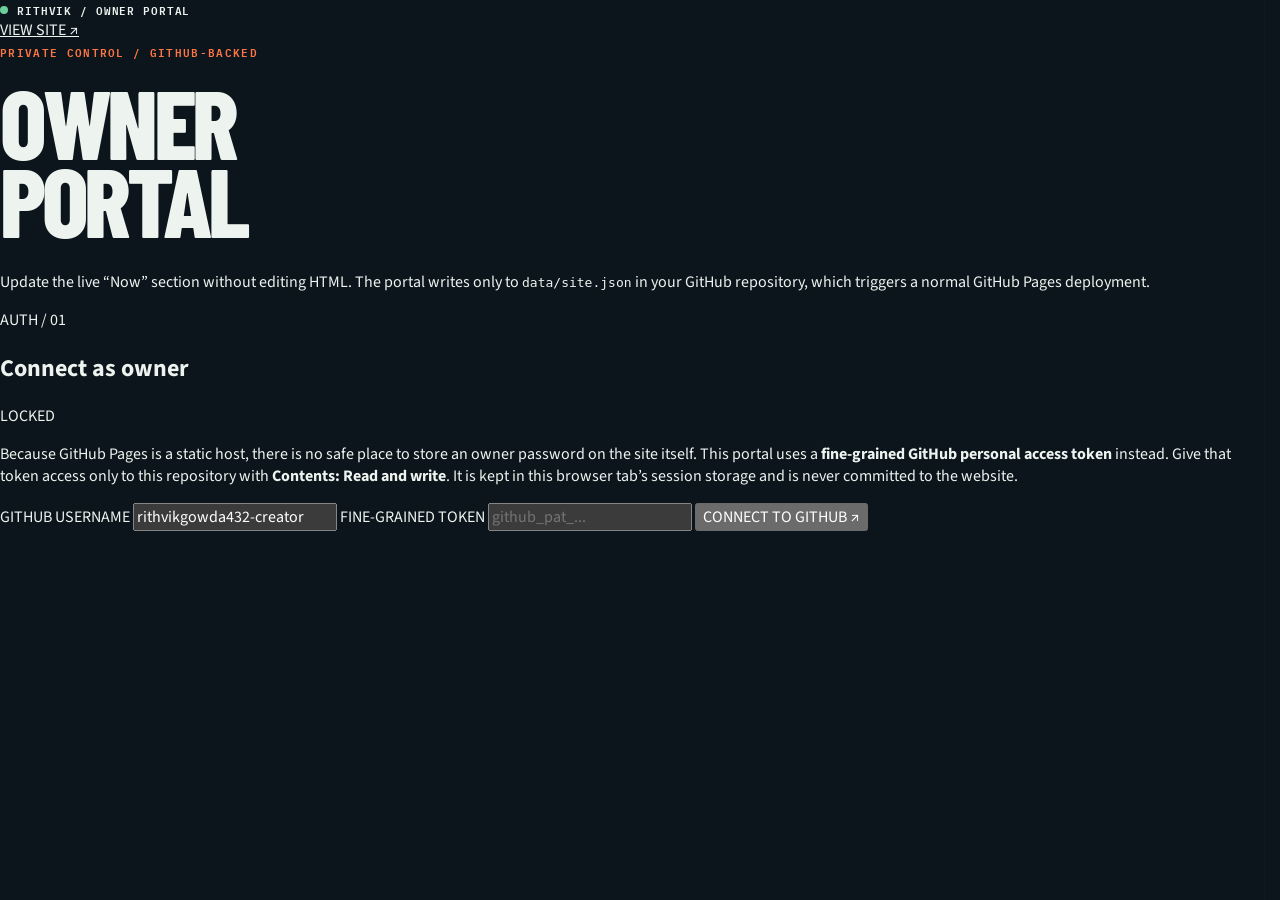
==== admin.html @ b187c0f5 "Add secure GitHub-backed owner portal shell" ====
<!doctype html>
<html lang="en" data-theme="night" data-font="signal">
<head>
  <meta charset="UTF-8">
  <meta name="viewport" content="width=device-width, initial-scale=1, viewport-fit=cover">
  <meta name="robots" content="noindex,nofollow">

  <title>Owner Portal — Rithvik Central</title>

  <link rel="preconnect" href="https://fonts.googleapis.com">
  <link rel="preconnect" href="https://fonts.gstatic.com" crossorigin>

  <link
    href="https://fonts.googleapis.com/css2?family=Barlow+Condensed:wght@500;600;700;800&family=IBM+Plex+Mono:wght@400;500;600&family=Source+Sans+3:wght@400;500;600;700&display=block"
    rel="stylesheet"
  >

  <link rel="stylesheet" href="css/style.css">
  <link rel="stylesheet" href="css/admin.css">
</head>

<body class="admin-page">
  <header class="admin-topbar">
    <a href="index.html" class="mark">
      <span class="pulse" aria-hidden="true"></span>
      RITHVIK / OWNER PORTAL
    </a>

    <a href="index.html" class="admin-toplink">
      VIEW SITE ↗
    </a>
  </header>

  <main class="admin-shell">
    <section class="admin-intro">
      <span class="label">Private control / GitHub-backed</span>

      <h1>Owner<br>portal</h1>

      <p>
        Update the live “Now” section without editing HTML. The portal writes
        only to <code>data/site.json</code> in your GitHub repository, which
        triggers a normal GitHub Pages deployment.
      </p>
    </section>

    <section class="admin-panel" id="login-panel">
      <div class="admin-panel-head">
        <div>
          <span class="admin-index">AUTH / 01</span>
          <h2>Connect as owner</h2>
        </div>

        <span class="admin-status" id="login-status">LOCKED</span>
      </div>

      <p class="admin-note">
        Because GitHub Pages is a static host, there is no safe place to store
        an owner password on the site itself. This portal uses a
        <strong>fine-grained GitHub personal access token</strong> instead.
        Give that token access only to this repository with
        <strong>Contents: Read and write</strong>. It is kept in this browser
        tab’s session storage and is never committed to the website.
      </p>

      <form class="admin-form" id="login-form">
        <label>
          <span>GITHUB USERNAME</span>
          <input
            id="admin-username"
            value="rithvikgowda432-creator"
            autocomplete="username"
            required
          >
        </label>

        <label>
          <span>FINE-GRAINED TOKEN</span>
          <input
            id="admin-token"
            type="password"
            autocomplete="current-password"
            placeholder="github_pat_..."
            required
          >
        </label>

        <button type="submit" class="admin-primary">
          CONNECT TO GITHUB
          <span>↗</span>
        </button>
      </form>
    </section>

    <section class="admin-panel" id="editor-panel" hidden>
      <div class="admin-panel-head">
        <div>
          <span class="admin-index">CONTENT / 02</span>
          <h2>Now section</h2>
        </div>

        <span class="admin-status admin-status-live" id="editor-status">
          CONNECTED
        </span>
      </div>

      <form class="admin-form admin-editor" id="content-form">
        <div class="admin-grid-two">
          <label>
            <span>UPDATED DATE</span>
            <input
              id="field-updated"
              type="date"
            >
          </label>

          <label>
            <span>WORKING TITLE</span>
            <input
              id="field-working-title"
              placeholder="Current build queue"
            >
          </label>
        </div>

        <label>
          <span>WORKING ON · ONE ITEM PER LINE</span>
          <textarea
            id="field-working"
            rows="7"
            placeholder="Project one&#10;Project two&#10;Project three"
          ></textarea>
        </label>

        <div class="admin-divider"></div>

        <label>
          <span>CURRENTLY LISTENING TO</span>
          <input
            id="field-listening"
            placeholder="Artist, playlist, genre, or current rotation"
          >
        </label>

        <label>
          <span>LISTENING DETAIL</span>
          <input
            id="field-listening-detail"
            placeholder="Optional detail"
          >
        </label>

        <label>
          <span>SPOTIFY PROFILE URL</span>
          <input
            id="field-spotify"
            type="url"
            placeholder="https://open.spotify.com/user/..."
          >
        </label>

        <div class="admin-divider"></div>

        <div class="admin-grid-two">
          <label>
            <span>CURRENTLY READING</span>
            <input
              id="field-reading"
              placeholder="Book, article, or topic"
            >
          </label>

          <label>
            <span>READING DETAIL</span>
            <input
              id="field-reading-detail"
              placeholder="Author or note"
            >
          </label>

          <label>
            <span>CURRENTLY WATCHING</span>
            <input
              id="field-watching"
              placeholder="Show, movie, game, or channel"
            >
          </label>

          <label>
            <span>WATCHING DETAIL</span>
            <input
              id="field-watching-detail"
              placeholder="Optional note"
            >
          </label>
        </div>

        <div class="admin-divider"></div>

        <label>
          <span>INSTAGRAM URL</span>
          <input
            id="field-instagram"
            type="url"
            placeholder="https://instagram.com/..."
          >
        </label>

        <div class="admin-actions">
          <button type="submit" class="admin-primary" id="save-button">
            SAVE + PUBLISH
            <span>↗</span>
          </button>

          <button type="button" class="admin-secondary" id="reload-button">
            RELOAD DATA
          </button>

          <button type="button" class="admin-secondary" id="logout-button">
            LOG OUT
          </button>
        </div>
      </form>

      <div class="admin-message" id="admin-message" aria-live="polite"></div>
    </section>
  </main>

  <script src="js/admin.js"></script>
</body>
</html>
---- css/style.css ----
:root {
  color-scheme: light dark;

  --paper: #f4efdf;
  --paper-2: #e9e0ca;
  --ink: #0d1b24;
  --muted: #50606a;
  --line: #b9ad91;

  --orange: #e55d21;
  --orange-2: #ffb36a;

  --green: #0b7652;
  --green-2: #9bd2a8;

  --sky: #aac9d2;
  --panel: #fbf7eb;

  --shadow: 0 16px 40px rgba(13, 27, 36, 0.12);
  --nav: #f4efdf;

  --page-pad: clamp(22px, 6vw, 90px);
}

@media (prefers-color-scheme: dark) {
  :root {
    --paper: #111c22;
    --paper-2: #19272d;
    --ink: #f4eedc;
    --muted: #aeb9b8;
    --line: #405158;

    --orange: #ff7842;
    --orange-2: #a94a27;

    --green: #55bf8a;
    --green-2: #1e5e48;

    --sky: #263f49;
    --panel: #17252b;

    --shadow: 0 18px 48px rgba(0, 0, 0, 0.28);
    --nav: #111c22;
  }
}


/* ==================================================
   BASE
================================================== */

* {
  box-sizing: border-box;
}

html {
  scroll-behavior: auto;
  scroll-padding-top: 0;
  scrollbar-gutter: stable;
  overscroll-behavior-y: none;
}

body {
  margin: 0;
  overflow-x: hidden;

  background:
    linear-gradient(
      90deg,
      transparent 0,
      transparent calc(100% - 1px),
      color-mix(in srgb, var(--line) 18%, transparent) 100%
    ),
    var(--paper);

  color: var(--ink);

  font-family:
    "Source Sans 3",
    Arial,
    sans-serif;

  -webkit-font-smoothing: antialiased;
  -moz-osx-font-smoothing: grayscale;
  font-synthesis: none;
}

a {
  color: inherit;
}

button,
input {
  font: inherit;
}

img,
video,
iframe,
canvas {
  max-width: 100%;
}

::selection {
  background: var(--orange);
  color: #fff;
}


/* ==================================================
   NAV
================================================== */

.nav {
  position: relative;
  z-index: 20;

  min-height: 58px;

  display: grid;
  grid-template-columns: 1fr auto 1fr;
  align-items: center;

  gap: 24px;

  padding: 10px var(--page-pad);

  background: var(--nav);

  border-bottom: 1px solid var(--line);
}

.mark {
  width: fit-content;

  display: flex;
  align-items: center;
  gap: 9px;

  text-decoration: none;

  font-family: "IBM Plex Mono", monospace;
  font-size: 11px;
  font-weight: 600;
  letter-spacing: 0.08em;
}

.pulse {
  width: 8px;
  height: 8px;

  flex: 0 0 auto;

  border-radius: 50%;

  background: var(--green);

  box-shadow:
    0 0 0 0
    color-mix(in srgb, var(--green) 35%, transparent);

  animation: none;
}

.navlinks {
  display: flex;
  align-items: center;
  justify-content: center;

  gap: 24px;
}

.navlinks a {
  text-decoration: none;

  font-family: "IBM Plex Mono", monospace;
  font-size: 10px;
  letter-spacing: 0.03em;

  color: var(--muted);

  transition: color 0.16s ease;
}

.navlinks a:hover {
  color: var(--orange);
}

.nav-meta {
  justify-self: end;

  display: flex;
  align-items: center;
  gap: 14px;

  font-family: "IBM Plex Mono", monospace;
  font-size: 9px;

  color: var(--muted);
}

.nav-meta strong {
  color: var(--green);
  font-weight: 600;
  font-variant-numeric: tabular-nums;
}

.wx-temp,
.wx-grid strong,
.instrument-number,
.weather-table strong {
  font-variant-numeric: tabular-nums;
}


/* ==================================================
   HERO
================================================== */

.hero {
  min-height: calc(100vh - 58px);

  display: grid;
  grid-template-columns:
    minmax(0, 1.05fr)
    minmax(390px, 0.95fr);

  border-bottom: 1px solid var(--line);
}

.hero-copy {
  min-width: 0;

  padding:
    clamp(54px, 8vw, 110px)
    var(--page-pad);

  display: flex;
  flex-direction: column;
  justify-content: center;

  border-right: 1px solid var(--line);
}

.eyebrow,
.label {
  font:
    600 11px/1.4
    "IBM Plex Mono",
    monospace;

  letter-spacing: 0.12em;

  text-transform: uppercase;

  color: var(--orange);
}

h1 {
  max-width: 100%;

  margin: 20px 0 32px;

  font-family:
    "Barlow Condensed",
    sans-serif;

  font-size:
    clamp(70px, 7.6vw, 118px);

  font-weight: 800;

  line-height: 0.8;

  letter-spacing: -0.045em;

  text-transform: uppercase;
}

.outline {
  color: transparent;

  -webkit-text-stroke:
    1.5px
    var(--ink);
}

.intro {
  max-width: 680px;

  margin: 0;

  font-size:
    clamp(17px, 1.7vw, 22px);

  line-height: 1.45;

  color: var(--muted);
}

.intro strong {
  color: var(--ink);
}

.hero-meta {
  margin-top: 42px;
  padding-top: 19px;

  display: flex;
  flex-wrap: wrap;

  gap: 15px 28px;

  border-top: 1px solid var(--line);

  font-family: "IBM Plex Mono", monospace;
  font-size: 11px;
}

.hero-meta span {
  display: flex;
  gap: 7px;
}

.hero-meta b {
  color: var(--green);
}


/* ==================================================
   SKY / WEATHER PANEL
================================================== */

.sky-panel {
  position: relative;

  contain: layout paint style;

  min-width: 0;
  min-height: 610px;

  overflow: hidden;

  background: var(--sky);

  isolation: isolate;
}

#sky {
  position: absolute;
  inset: 0;

  z-index: 0;

  width: 100%;
  height: 100%;
}

.scope {
  position: absolute;
  inset: 10%;

  z-index: 1;

  display: grid;
  place-items: center;

  border:
    1px solid
    color-mix(in srgb, var(--ink) 34%, transparent);

  border-radius: 50%;

  pointer-events: none;
}

.scope::before,
.scope::after {
  content: "";

  position: absolute;

  background:
    color-mix(in srgb, var(--ink) 24%, transparent);
}

.scope::before {
  width: 1px;
  height: 100%;
}

.scope::after {
  width: 100%;
  height: 1px;
}

.scope-dot {
  width: 12px;
  height: 12px;

  border: 2px solid var(--orange);
  border-radius: 50%;

  background: var(--paper);
}

.sky-topline {
  position: absolute;
  z-index: 3;

  top: 20px;
  left: 22px;
  right: 22px;

  display: flex;
  justify-content: space-between;

  font-family: "IBM Plex Mono", monospace;
  font-size: 9px;
  letter-spacing: 0.06em;

  color: var(--ink);
}

.sky-readout {
  position: absolute;
  z-index: 3;

  top: 50%;
  left: 50%;

  width: min(82%, 520px);

  transform: translate(-50%, -50%);

  display: grid;
  grid-template-columns: 1fr 1fr;

  gap: 28px;

  padding: 22px;

  background:
    color-mix(in srgb, var(--paper) 80%, transparent);

  border:
    1px solid
    color-mix(in srgb, var(--ink) 22%, transparent);
}

.wx-kicker {
  display: block;

  margin-bottom: 4px;

  font-family: "IBM Plex Mono", monospace;
  font-size: 9px;
  letter-spacing: 0.1em;

  color: var(--orange);
}

.wx-temp {
  display: block;

  font:
    700 72px/0.9
    "Barlow Condensed",
    sans-serif;

  letter-spacing: -0.035em;
}

.wx-condition {
  display: block;

  margin-top: 6px;

  font-family: "IBM Plex Mono", monospace;
  font-size: 10px;

  color: var(--muted);
}

.wx-grid {
  display: grid;
  grid-template-columns: 1fr 1fr;

  border-top: 1px solid var(--line);
  border-left: 1px solid var(--line);
}

.wx-grid div {
  min-width: 0;

  padding: 11px;

  border-right: 1px solid var(--line);
  border-bottom: 1px solid var(--line);
}

.wx-grid span {
  display: block;

  margin-bottom: 6px;

  font-family: "IBM Plex Mono", monospace;
  font-size: 8px;

  color: var(--muted);
}

.wx-grid strong {
  font-family: "IBM Plex Mono", monospace;
  font-size: 11px;
}

.sky-caption {
  position: absolute;
  z-index: 3;

  left: 24px;
  right: 24px;
  bottom: 22px;

  display: flex;
  align-items: end;
  justify-content: space-between;

  gap: 20px;

  font-family: "IBM Plex Mono", monospace;
  font-size: 10px;
}

.sky-caption strong {
  font:
    700 42px/0.86
    "Barlow Condensed",
    sans-serif;

  text-transform: uppercase;
}

.sky-caption .time {
  text-align: right;
  line-height: 1.7;
}


/* ==================================================
   TICKER
================================================== */

.ticker {
  overflow: hidden;

  contain: layout paint style;

  background: var(--ink);
  color: var(--paper);

  border-bottom: 1px solid var(--ink);
}

.ticker-track {
  width: 100%;

  display: flex;
  flex-wrap: wrap;

  animation: none;

  will-change: auto;
  transform: none;
}

body.is-scrolling .card,
body.is-scrolling .instrument,
body.is-scrolling .contact-social {
  transition: none !important;
}

.tick {
  padding: 13px 22px;

  white-space: nowrap;

  border-right:
    1px solid
    color-mix(in srgb, var(--paper) 25%, transparent);

  font:
    500 10px
    "IBM Plex Mono",
    monospace;

  letter-spacing: 0.07em;
}

.up {
  color: var(--green-2);
}

.signal {
  color: var(--orange-2);
}


/* ==================================================
   SECTION SYSTEM
================================================== */

.page-section {
  padding:
    clamp(72px, 9vw, 120px)
    var(--page-pad);

  border-bottom: 1px solid var(--line);
}

.section-head {
  margin-bottom: 52px;

  display: grid;
  grid-template-columns: 1fr 1.3fr;

  gap: 40px;

  align-items: end;
}

.section-head h2 {
  margin: 12px 0 0;

  font:
    700 clamp(48px, 6vw, 84px)/0.9
    "Barlow Condensed",
    sans-serif;

  letter-spacing: -0.025em;

  text-transform: uppercase;
}

.section-head p {
  max-width: 650px;

  margin: 0;

  font-size: 18px;
  line-height: 1.55;

  color: var(--muted);
}


/* ==================================================
   SIGNAL BOARD
================================================== */

.instrument-grid {
  display: grid;
  grid-template-columns: 0.95fr 1.05fr;

  gap: 18px;
}

.instrument {
  min-width: 0;
  min-height: 420px;

  padding: 26px;

  position: relative;
  overflow: hidden;

  background: var(--panel);

  border: 1px solid var(--line);

  box-shadow: var(--shadow);
}

.instrument-top,
.instrument-foot {
  display: flex;
  justify-content: space-between;

  gap: 18px;

  font-family: "IBM Plex Mono", monospace;
  font-size: 9px;

  color: var(--muted);
}

.status-live {
  color: var(--green);
}

.status-market {
  color: var(--orange);
}

.instrument-number {
  margin-top: 36px;

  font:
    700 clamp(84px, 10vw, 136px)/0.8
    "Barlow Condensed",
    sans-serif;

  letter-spacing: -0.055em;
}

.instrument-condition {
  margin-top: 12px;

  font-family: "IBM Plex Mono", monospace;
  font-size: 11px;

  color: var(--orange);
}

.weather-table {
  margin-top: 38px;

  border-top: 1px solid var(--ink);
}

.weather-table div {
  min-height: 38px;

  display: flex;
  align-items: center;
  justify-content: space-between;

  gap: 20px;

  border-bottom: 1px solid var(--line);

  font-family: "IBM Plex Mono", monospace;
  font-size: 10px;
}

.weather-table span {
  color: var(--muted);
}

.market-instrument {
  display: flex;
  flex-direction: column;
}

.market-frame {
  flex: 0 0 320px;

  width: 100%;
  height: 320px;
  min-height: 320px;
  max-height: 320px;

  contain: size layout paint style;
  overflow-anchor: none;

  margin: 22px 0;

  overflow: hidden;

  border:
    1px solid
    color-mix(in srgb, var(--line) 85%, transparent);

  background:
    color-mix(in srgb, var(--paper) 42%, transparent);
}

tv-tickers {
  display: block;

  width: 100%;
  height: 320px;
  min-height: 320px;
  max-height: 320px;

  overflow-anchor: none;
}

.market-placeholder {
  padding: 28px;

  font-family: "IBM Plex Mono", monospace;
  font-size: 10px;

  color: var(--muted);
}


/* ==================================================
   PROJECT LEDGER
================================================== */

.ledger {
  display: grid;
  grid-template-columns: repeat(12, 1fr);

  gap: 18px;
}

.card {
  position: relative;

  min-width: 0;
  min-height: 260px;

  overflow: hidden;

  padding: 26px;

  background: var(--panel);

  border: 1px solid var(--line);

  transition:
    border-color 0.18s ease,
    box-shadow 0.18s ease,
    background 0.18s ease;
}

.card:hover {
  border-color: var(--orange);

  background:
    color-mix(in srgb, var(--panel) 92%, var(--orange) 8%);

  box-shadow: var(--shadow);
}

.card.wide {
  grid-column: span 7;
}

.card.narrow {
  grid-column: span 5;
}

.card.half {
  grid-column: span 6;
}

.card .index {
  font:
    500 10px
    "IBM Plex Mono",
    monospace;

  color: var(--orange);
}

.card h3 {
  max-width: 88%;

  margin: 46px 0 14px;

  font:
    700 clamp(31px, 3.2vw, 46px)/0.95
    "Barlow Condensed",
    sans-serif;

  text-transform: uppercase;
}

.card p {
  max-width: 600px;

  margin: 0;

  font-size: 16px;
  line-height: 1.5;

  color: var(--muted);
}

.card .tagrow {
  margin-top: 22px;

  display: flex;
  flex-wrap: wrap;

  gap: 7px;
}

.tag {
  padding: 6px 8px;

  border: 1px solid var(--line);

  font:
    500 9px
    "IBM Plex Mono",
    monospace;

  text-transform: uppercase;
}

.arrow {
  position: absolute;
  top: 20px;
  right: 22px;

  font:
    500 23px
    "IBM Plex Mono",
    monospace;

  color: var(--green);
}


/* ==================================================
   EXPERIENCE
================================================== */

.timeline {
  margin-top: 12px;

  border-top: 1px solid var(--ink);
}

.job {
  padding: 28px 0;

  display: grid;
  grid-template-columns: 180px 1fr 1.2fr;

  gap: 28px;

  align-items: start;

  border-bottom: 1px solid var(--line);
}

.job time {
  font:
    500 10px/1.5
    "IBM Plex Mono",
    monospace;

  color: var(--orange);
}

.job h3 {
  margin: 0;

  font:
    700 30px/1
    "Barlow Condensed",
    sans-serif;

  text-transform: uppercase;
}

.job p {
  margin: 0;

  line-height: 1.5;

  color: var(--muted);
}


/* ==================================================
   SIGNALS / SKILLS
================================================== */

.skills-grid {
  display: grid;
  grid-template-columns: 1fr 1fr;

  gap: 50px;
}

.skillgroup h3 {
  margin: 0 0 20px;

  font:
    700 38px
    "Barlow Condensed",
    sans-serif;

  text-transform: uppercase;
}

.skill-list {
  margin: 0;
  padding: 0;

  list-style: none;

  border-top: 1px solid var(--ink);
}

.skill-list li {
  min-height: 46px;

  padding: 12px 0;

  display: flex;
  align-items: center;
  justify-content: space-between;

  gap: 20px;

  border-bottom: 1px solid var(--line);

  font-size: 15px;
}

.skill-list code {
  font:
    500 9px
    "IBM Plex Mono",
    monospace;

  color: var(--green);
}


/* ==================================================
   CONTACT BAND
================================================== */

.signal-band {
  padding:
    clamp(70px, 9vw, 115px)
    var(--page-pad);

  display: grid;
  grid-template-columns: 1.1fr 0.9fr;

  gap: 60px;

  align-items: center;

  background: var(--orange);

  color: #151b1e;

  border-bottom: 1px solid #151b1e;
}

.signal-band h2 {
  margin: 0;

  font:
    800 clamp(60px, 8vw, 116px)/0.78
    "Barlow Condensed",
    sans-serif;

  letter-spacing: -0.03em;

  text-transform: uppercase;
}

.signal-band p {
  margin: 0;

  font-size: 20px;
  line-height: 1.45;
}

.contact-link {
  width: fit-content;

  margin-top: 26px;

  display: inline-flex;

  padding: 11px 14px;

  text-decoration: none;

  border: 1px solid #151b1e;

  font:
    600 10px
    "IBM Plex Mono",
    monospace;

  letter-spacing: 0.08em;

  transition:
    background 0.16s ease,
    color 0.16s ease;
}

.contact-link:hover {
  background: #151b1e;
  color: var(--orange);
}



.contact-stack {
  margin-top: 28px;

  display: grid;
  gap: 0;

  border-top: 1px solid #151b1e;
}

.contact-social {
  min-height: 58px;

  display: grid;
  grid-template-columns: 90px minmax(0, 1fr) auto;
  align-items: center;

  gap: 18px;

  padding: 13px 0;

  text-decoration: none;

  border-bottom: 1px solid #151b1e;

  color: #151b1e;

  font-family: "IBM Plex Mono", monospace;

  transition:
    padding-left 0.15s ease,
    background 0.15s ease;
}

.contact-social > span:first-child {
  font-size: 9px;
  letter-spacing: 0.08em;
}

.contact-social strong {
  min-width: 0;

  overflow-wrap: anywhere;

  font-size: 11px;
  font-weight: 600;
}

.contact-social > span:last-child {
  font-size: 16px;
}

a.contact-social:hover {
  padding-left: 10px;

  background:
    color-mix(
      in srgb,
      #151b1e 8%,
      transparent
    );
}

.contact-social-pending {
  opacity: 0.58;

  cursor: default;
}

/* ==================================================
   FOOTER
================================================== */

footer {
  padding:
    40px
    var(--page-pad)
    70px;

  display: flex;
  justify-content: space-between;

  gap: 30px;

  color: var(--muted);

  font:
    500 10px/1.6
    "IBM Plex Mono",
    monospace;
}

.footer-big {
  font:
    700 clamp(28px, 4vw, 54px)/1
    "Barlow Condensed",
    sans-serif;

  text-transform: uppercase;

  color: var(--ink);
}


/* ==================================================
   WEATHER STATES
================================================== */

body[data-weather="clear"] .sky-panel {
  --sky: #b9d7df;
}

body[data-weather="cloudy"] .sky-panel {
  --sky: #314850;
}

body[data-weather="rain"] .sky-panel,
body[data-weather="storm"] .sky-panel {
  --sky: #243840;
}

body[data-weather="snow"] .sky-panel {
  --sky: #40545a;
}


/* ==================================================
   ANIMATION
================================================== */

@keyframes pulse {
  70% {
    box-shadow:
      0 0 0 9px
      transparent;
  }
}

@keyframes ticker {
  to {
    transform: translate3d(-50%, 0, 0);
  }
}



/* ==================================================
   HARD STABILITY PASS
================================================== */

body,
main,
.hero,
.page-section,
.signal-band,
footer {
  overflow-anchor: none;
}

.hero-copy,
.page-section,
.signal-band,
footer,
.instrument,
.card,
.job,
.skillgroup {
  transform: none;
  will-change: auto;
  backface-visibility: visible;
}

.sky-panel,
.market-frame {
  isolation: isolate;
}

.ticker {
  overflow: hidden;
}

.tick {
  flex: 0 0 auto;
}

/* ==================================================
   TABLET
================================================== */

@media (max-width: 980px) {
  .nav {
    grid-template-columns: 1fr auto;
  }

  .navlinks {
    display: none;
  }

  .hero {
    grid-template-columns: 1fr;
  }

  .hero-copy {
    min-height: 620px;

    border-right: 0;
    border-bottom: 1px solid var(--line);
  }

  .sky-panel {
    min-height: 540px;
  }

  .section-head,
  .signal-band {
    grid-template-columns: 1fr;

    gap: 24px;
  }

  .instrument-grid {
    grid-template-columns: 1fr;
  }

  .ledger {
    grid-template-columns: 1fr;
  }

  .card.wide,
  .card.narrow,
  .card.half {
    grid-column: auto;
  }

  .skills-grid {
    gap: 28px;
  }

  .job {
    grid-template-columns: 130px 1fr;
  }

  .job p {
    grid-column: 2;
  }
}


/* ==================================================
   MOBILE
================================================== */

@media (max-width: 700px) {
  :root {
    --page-pad: 18px;
  }

  .nav-meta span {
    display: none;
  }

  .hero-copy {
    min-height: auto;

    padding-top: 64px;
    padding-bottom: 64px;
  }

  h1 {
    font-size:
      clamp(58px, 18vw, 86px);
  }

  .intro {
    font-size: 16px;
  }

  .hero-meta {
    display: grid;
    grid-template-columns: 1fr 1fr;

    gap: 13px 18px;
  }

  .sky-panel {
    min-height: 520px;
  }

  .sky-readout {
    width: calc(100% - 36px);

    grid-template-columns: 1fr;

    gap: 18px;
  }

  .wx-temp {
    font-size: 64px;
  }

  .section-head {
    grid-template-columns: 1fr;

    gap: 20px;
  }

  .section-head h2 {
    font-size:
      clamp(48px, 15vw, 72px);
  }

  .skills-grid {
    grid-template-columns: 1fr;
  }

  .job {
    grid-template-columns: 1fr;

    gap: 10px;
  }

  .job p {
    grid-column: auto;
  }

  .signal-band {
    gap: 28px;
  }

  .signal-band h2 {
    font-size:
      clamp(58px, 18vw, 90px);
  }

  .contact-social {
    grid-template-columns: 76px minmax(0, 1fr) auto;

    gap: 12px;
  }

  footer {
    flex-direction: column;
  }
}


/* ==================================================
   SMALL MOBILE
================================================== */

@media (max-width: 430px) {
  h1 {
    font-size:
      clamp(52px, 17vw, 70px);

    line-height: 0.83;
  }

  .outline {
    -webkit-text-stroke: 1px var(--ink);
  }

  .hero-meta {
    grid-template-columns: 1fr;
  }

  .sky-panel {
    min-height: 500px;
  }

  .sky-caption strong {
    font-size: 34px;
  }

  .sky-caption .time {
    max-width: 160px;

    font-size: 9px;
  }

  .instrument {
    padding: 20px;
  }

  .instrument-number {
    font-size: 92px;
  }
}


/* ==================================================
   REDUCED MOTION
================================================== */

@media (prefers-reduced-motion: reduce) {
  *,
  *::before,
  *::after {
    scroll-behavior: auto !important;

    animation-duration: 0.01ms !important;
    animation-iteration-count: 1 !important;

    transition-duration: 0.01ms !important;
  }

  .ticker-track,
  .pulse {
    animation: none !important;
  }
}

/* ==================================================
   THEME ENGINE
================================================== */

html[data-theme="sunny"] {
  color-scheme: light;

  --paper: #f4efdf;
  --paper-2: #e9e0ca;
  --ink: #0d1b24;
  --muted: #50606a;
  --line: #b9ad91;
  --orange: #e55d21;
  --orange-2: #ffb36a;
  --green: #0b7652;
  --green-2: #9bd2a8;
  --sky: #aac9d2;
  --panel: #fbf7eb;
  --nav: #f4efdf;
  --shadow: 0 16px 40px rgba(13, 27, 36, 0.12);
}

html[data-theme="night"] {
  color-scheme: dark;

  --paper: #0c151c;
  --paper-2: #13212a;
  --ink: #edf3ee;
  --muted: #9aaeb3;
  --line: #30434d;
  --orange: #ff7644;
  --orange-2: #b95d38;
  --green: #6bcf9b;
  --green-2: #2f765b;
  --sky: #17303c;
  --panel: #12212a;
  --nav: #0c151c;
  --shadow: 0 18px 48px rgba(0, 0, 0, 0.28);
}

html[data-theme="storm"] {
  color-scheme: dark;

  --paper: #11181c;
  --paper-2: #1a2328;
  --ink: #e7eceb;
  --muted: #9faeb2;
  --line: #46545a;
  --orange: #9cc5d1;
  --orange-2: #6b929f;
  --green: #d7b96c;
  --green-2: #8a743a;
  --sky: #35484f;
  --panel: #182126;
  --nav: #11181c;
  --shadow: 0 18px 48px rgba(0, 0, 0, 0.26);
}

html[data-theme="golden"] {
  color-scheme: light;

  --paper: #f6e6c7;
  --paper-2: #ead2a6;
  --ink: #281b16;
  --muted: #705c50;
  --line: #c7a77e;
  --orange: #b54424;
  --orange-2: #d77a42;
  --green: #5d7756;
  --green-2: #a7b48d;
  --sky: #d8b986;
  --panel: #fbefd7;
  --nav: #f6e6c7;
  --shadow: 0 16px 40px rgba(76, 48, 25, 0.13);
}

html[data-theme="aurora"] {
  color-scheme: dark;

  --paper: #071512;
  --paper-2: #10221e;
  --ink: #e9fff4;
  --muted: #9ac7b7;
  --line: #285348;
  --orange: #bc8cff;
  --orange-2: #6f4fac;
  --green: #61f2ad;
  --green-2: #2b8e67;
  --sky: #113d38;
  --panel: #0d211d;
  --nav: #071512;
  --shadow: 0 18px 50px rgba(0, 0, 0, 0.34);
}


/* ==================================================
   FONT ENGINE
================================================== */

html[data-font="signal"] body {
  font-family:
    "Source Sans 3",
    Arial,
    sans-serif;
}

html[data-font="observatory"] body {
  font-family:
    "IBM Plex Mono",
    ui-monospace,
    monospace;
}

html[data-font="observatory"] .intro,
html[data-font="observatory"] .section-head p,
html[data-font="observatory"] .card p,
html[data-font="observatory"] .job p,
html[data-font="observatory"] .signal-band p,
html[data-font="observatory"] .now-card p {
  font-family:
    "IBM Plex Mono",
    ui-monospace,
    monospace;

  font-size: 0.94em;
}

html[data-font="journal"] h1,
html[data-font="journal"] .section-head h2,
html[data-font="journal"] .signal-band h2,
html[data-font="journal"] .card h3,
html[data-font="journal"] .job h3,
html[data-font="journal"] .skillgroup h3,
html[data-font="journal"] .now-card h3,
html[data-font="journal"] .footer-big {
  font-family:
    "Newsreader",
    Georgia,
    serif;

  text-transform: none;

  letter-spacing: -0.035em;
}


/* ==================================================
   CONTROL TRIGGER + LOCATION
================================================== */

.control-trigger,
.location-button {
  border: 1px solid var(--line);

  background: transparent;
  color: var(--ink);

  font:
    600 9px
    "IBM Plex Mono",
    monospace;

  letter-spacing: 0.05em;

  cursor: pointer;
}

.control-trigger {
  min-height: 31px;

  display: inline-flex;
  align-items: center;
  gap: 9px;

  padding: 5px 8px;
}

.control-trigger kbd {
  padding: 3px 5px;

  border: 1px solid var(--line);

  background: var(--paper-2);
  color: var(--muted);

  font:
    500 8px
    "IBM Plex Mono",
    monospace;
}

.control-trigger:hover,
.location-button:hover {
  border-color: var(--orange);
  color: var(--orange);
}

.location-button {
  margin-top: 5px;
  padding: 5px 7px;
}

.location-button:disabled {
  opacity: 0.55;
  cursor: wait;
}


/* ==================================================
   ENTRANCE
================================================== */

body.entrance-open {
  overflow: hidden;
}

.entrance {
  position: fixed;
  inset: 0;

  z-index: 5000;

  overflow: hidden;

  background:
    linear-gradient(
      180deg,
      #7b98a1 0%,
      #a8bdc1 47%,
      #ced2c8 100%
    );

  color: #102129;

  opacity: 1;

  transition:
    opacity 0.42s ease;
}

html[data-theme="night"] .entrance,
html[data-theme="storm"] .entrance,
html[data-theme="aurora"] .entrance {
  background:
    linear-gradient(
      180deg,
      #172a33 0%,
      #29434c 50%,
      #53676b 100%
    );

  color: #eff7f1;
}

html[data-theme="golden"] .entrance {
  background:
    linear-gradient(
      180deg,
      #d49865 0%,
      #e6bc7e 52%,
      #f0d3a1 100%
    );

  color: #281b16;
}

.entrance.is-leaving {
  opacity: 0;

  pointer-events: none;
}

.entrance[hidden] {
  display: none;
}

.entrance-brand {
  position: absolute;
  top: 28px;
  left: 50%;

  z-index: 3;

  transform: translateX(-50%);

  white-space: nowrap;

  font:
    600 10px
    "IBM Plex Mono",
    monospace;

  letter-spacing: 0.13em;
}

.entrance-copy {
  position: absolute;
  left: 50%;
  top: 50%;

  z-index: 3;

  width:
    min(
      720px,
      calc(100% - 40px)
    );

  transform:
    translate(-50%, -50%);

  text-align: center;
}

.entrance-greeting {
  display: block;

  margin-bottom: 14px;

  font:
    600 10px
    "IBM Plex Mono",
    monospace;

  letter-spacing: 0.15em;
}

.entrance-title {
  margin: 0;

  font-size:
    clamp(
      70px,
      11vw,
      150px
    );

  line-height: 0.77;

  color: currentColor;
}

.entrance-title span {
  display: block;

  color: transparent;

  -webkit-text-stroke:
    1.5px
    currentColor;
}

.entrance-copy p {
  max-width: 520px;

  margin: 28px auto 0;

  font-size: 18px;
  line-height: 1.45;
}

.enter-button {
  margin-top: 28px;

  min-height: 46px;

  padding: 0 17px;

  display: inline-flex;
  align-items: center;
  gap: 24px;

  border: 1px solid currentColor;

  background:
    color-mix(
      in srgb,
      currentColor 7%,
      transparent
    );

  color: currentColor;

  font:
    600 10px
    "IBM Plex Mono",
    monospace;

  letter-spacing: 0.08em;

  cursor: pointer;
}

.enter-button:hover {
  background: currentColor;
  color: #d7e0dc;
}

html[data-theme="golden"] .enter-button:hover,
html[data-theme="sunny"] .enter-button:hover {
  color: #f4efdf;
}

.entrance-copy small {
  display: block;

  margin-top: 13px;

  font:
    500 9px
    "IBM Plex Mono",
    monospace;

  opacity: 0.72;
}

.entrance-weather {
  position: absolute;
  inset: 0;

  z-index: 1;

  pointer-events: none;

  contain: strict;
}

.entrance-cloud {
  position: absolute;

  height: 150px;

  border-radius: 50%;

  background:
    rgba(
      235,
      240,
      235,
      0.48
    );

  filter: blur(18px);
}

.cloud-a {
  width: 52vw;

  left: -13vw;
  top: 14vh;

  animation:
    entranceCloudA
    19s
    ease-in-out
    infinite alternate;
}

.cloud-b {
  width: 60vw;

  right: -20vw;
  top: 30vh;

  opacity: 0.72;

  animation:
    entranceCloudB
    22s
    ease-in-out
    infinite alternate;
}

.cloud-c {
  width: 44vw;

  left: 28vw;
  bottom: 8vh;

  opacity: 0.48;
}

.entrance-rain {
  position: absolute;
  inset: -120px 0 0;

  opacity: 0.24;

  background-image:
    repeating-linear-gradient(
      112deg,
      transparent 0,
      transparent 16px,
      rgba(240, 248, 248, 0.55) 17px,
      transparent 18px
    );

  background-size: 90px 90px;

  animation:
    entranceRain
    0.72s
    linear
    infinite;
}

@keyframes entranceCloudA {
  to {
    transform:
      translate3d(
        12vw,
        18px,
        0
      );
  }
}

@keyframes entranceCloudB {
  to {
    transform:
      translate3d(
        -10vw,
        -12px,
        0
      );
  }
}

@keyframes entranceRain {
  to {
    background-position:
      -30px 120px;
  }
}


/* ==================================================
   NOW SECTION
================================================== */

.now-grid {
  display: grid;
  grid-template-columns:
    repeat(
      12,
      minmax(0, 1fr)
    );

  gap: 18px;
}

.now-card {
  grid-column: span 4;

  min-width: 0;
  min-height: 280px;

  padding: 25px;

  display: flex;
  flex-direction: column;

  border: 1px solid var(--line);

  background: var(--panel);
}

.now-card-wide {
  grid-column: span 8;
}

.now-card-head {
  display: flex;
  justify-content: space-between;

  gap: 20px;

  font:
    500 9px
    "IBM Plex Mono",
    monospace;

  color: var(--muted);
}

.now-card h3 {
  margin: 48px 0 12px;

  font:
    700
    clamp(
      28px,
      3.1vw,
      46px
    ) / 0.96
    "Barlow Condensed",
    sans-serif;

  text-transform: uppercase;
}

.now-card p {
  max-width: 540px;

  margin: 0;

  line-height: 1.5;

  color: var(--muted);
}

.now-list {
  margin: 25px 0 0;
  padding: 0;

  list-style: none;

  border-top: 1px solid var(--line);
}

.now-list li {
  padding: 11px 0;

  border-bottom: 1px solid var(--line);

  line-height: 1.4;
}

.now-list li::before {
  content: "→";

  margin-right: 10px;

  color: var(--green);

  font-family:
    "IBM Plex Mono",
    monospace;
}

.now-action {
  width: fit-content;

  margin-top: auto;
  padding-top: 28px;

  color: var(--orange);

  text-decoration: none;

  font:
    600 10px
    "IBM Plex Mono",
    monospace;
}

.now-action.is-disabled {
  color: var(--muted);

  pointer-events: none;
}


/* ==================================================
   COMMAND CENTER
================================================== */

body.modal-open {
  overflow: hidden;
}

.command-overlay,
.settings-overlay {
  position: fixed;
  inset: 0;

  z-index: 4100;

  visibility: hidden;
  opacity: 0;

  pointer-events: none;

  background:
    rgba(
      4,
      10,
      13,
      0.78
    );

  transition:
    opacity 0.14s ease,
    visibility 0.14s ease;
}

.command-overlay.is-open,
.settings-overlay.is-open {
  visibility: visible;
  opacity: 1;

  pointer-events: auto;
}

.command-overlay {
  padding:
    max(
      70px,
      11vh
    )
    20px
    20px;
}

.command-panel {
  width:
    min(
      680px,
      100%
    );

  max-height:
    min(
      660px,
      76vh
    );

  margin: 0 auto;

  overflow: hidden;

  background: var(--paper);
  color: var(--ink);

  border: 1px solid var(--line);

  box-shadow:
    0 30px 100px
    rgba(
      0,
      0,
      0,
      0.36
    );
}

.command-head,
.command-foot {
  min-height: 42px;

  padding: 0 15px;

  display: flex;
  align-items: center;
  justify-content: space-between;

  gap: 15px;

  font:
    500 9px
    "IBM Plex Mono",
    monospace;

  color: var(--muted);
}

.command-head {
  border-bottom: 1px solid var(--line);
}

.command-head kbd {
  padding: 4px 6px;

  border: 1px solid var(--line);

  font: inherit;
}

.command-search {
  height: 62px;

  display: grid;
  grid-template-columns:
    auto
    minmax(0, 1fr);

  align-items: center;

  gap: 12px;

  padding: 0 16px;

  border-bottom: 1px solid var(--line);

  font-family:
    "IBM Plex Mono",
    monospace;
}

.command-search > span {
  color: var(--orange);
}

.command-search input {
  width: 100%;

  border: 0;
  outline: 0;

  background: transparent;
  color: var(--ink);

  font:
    500 13px
    "IBM Plex Mono",
    monospace;
}

.command-search input::placeholder {
  color: var(--muted);
}

.command-results {
  max-height:
    calc(
      min(
        660px,
        76vh
      ) -
      146px
    );

  overflow-y: auto;

  padding: 8px;
}

.command-result {
  width: 100%;
  min-height: 48px;

  display: grid;
  grid-template-columns:
    90px
    minmax(0, 1fr)
    auto;

  align-items: center;

  gap: 14px;

  padding: 0 11px;

  border: 0;

  background: transparent;
  color: var(--ink);

  text-align: left;

  cursor: pointer;
}

.command-result span {
  font:
    500 8px
    "IBM Plex Mono",
    monospace;

  color: var(--muted);
}

.command-result strong {
  font:
    500 12px
    "IBM Plex Mono",
    monospace;
}

.command-result.is-selected,
.command-result:hover {
  background: var(--paper-2);
}

.command-result.is-selected strong {
  color: var(--orange);
}

.command-empty {
  padding: 30px 14px;

  text-align: center;

  font:
    500 10px
    "IBM Plex Mono",
    monospace;

  color: var(--muted);
}

.command-foot {
  justify-content: flex-start;

  gap: 22px;

  border-top: 1px solid var(--line);
}


/* ==================================================
   SETTINGS PANEL
================================================== */

.settings-overlay {
  display: flex;
  justify-content: flex-end;
}

.settings-panel {
  width:
    min(
      520px,
      100%
    );

  height: 100%;

  overflow-y: auto;

  padding: 25px;

  background: var(--paper);
  color: var(--ink);

  border-left: 1px solid var(--line);
}

.settings-head {
  display: flex;
  justify-content: space-between;
  align-items: start;

  gap: 20px;

  padding-bottom: 24px;

  border-bottom: 1px solid var(--line);
}

.settings-kicker {
  font:
    600 9px
    "IBM Plex Mono",
    monospace;

  letter-spacing: 0.12em;

  color: var(--orange);
}

.settings-head h2 {
  margin: 7px 0 0;

  font:
    700 42px/0.9
    "Barlow Condensed",
    sans-serif;

  text-transform: uppercase;
}

.icon-button {
  width: 38px;
  height: 38px;

  border: 1px solid var(--line);

  background: transparent;
  color: var(--ink);

  font-size: 22px;

  cursor: pointer;
}

.settings-group {
  padding: 25px 0;

  border-bottom: 1px solid var(--line);
}

.settings-label {
  margin-bottom: 15px;

  display: flex;
  justify-content: space-between;

  gap: 18px;

  font:
    500 9px
    "IBM Plex Mono",
    monospace;
}

.settings-label small {
  max-width: 230px;

  color: var(--muted);

  text-align: right;
}

.theme-grid {
  display: grid;
  grid-template-columns:
    1fr
    1fr;

  gap: 10px;
}

.theme-choice {
  min-height: 108px;

  padding: 12px;

  display: grid;
  grid-template-columns:
    auto
    1fr;

  column-gap: 10px;
  row-gap: 3px;

  align-content: start;

  border: 1px solid var(--line);

  background: transparent;
  color: var(--ink);

  text-align: left;

  cursor: pointer;
}

.theme-choice.is-active {
  border-color: var(--orange);

  box-shadow:
    inset 0 0 0 1px
    var(--orange);
}

.theme-swatch {
  grid-row: span 2;

  width: 24px;
  height: 24px;

  border:
    1px solid
    rgba(
      0,
      0,
      0,
      0.22
    );

  border-radius: 50%;
}

.sunny-swatch {
  background:
    linear-gradient(
      135deg,
      #f4efdf 0 50%,
      #e55d21 50%
    );
}

.night-swatch {
  background:
    linear-gradient(
      135deg,
      #0c151c 0 50%,
      #6bcf9b 50%
    );
}

.storm-swatch {
  background:
    linear-gradient(
      135deg,
      #11181c 0 50%,
      #9cc5d1 50%
    );
}

.golden-swatch {
  background:
    linear-gradient(
      135deg,
      #f6e6c7 0 50%,
      #b54424 50%
    );
}

.aurora-swatch {
  background:
    linear-gradient(
      135deg,
      #071512 0 33%,
      #61f2ad 33% 66%,
      #bc8cff 66%
    );
}

.theme-choice strong {
  font:
    600 11px
    "IBM Plex Mono",
    monospace;
}

.theme-choice small {
  grid-column: 2;

  font:
    500 8px
    "IBM Plex Mono",
    monospace;

  color: var(--muted);
}

.field-row,
.volume-control {
  display: grid;

  align-items: center;

  gap: 12px;

  font:
    500 9px
    "IBM Plex Mono",
    monospace;
}

.field-row {
  grid-template-columns:
    70px
    minmax(0, 1fr);
}

.field-row select {
  min-height: 42px;

  padding: 0 10px;

  border: 1px solid var(--line);

  background: var(--panel);
  color: var(--ink);

  font:
    500 11px
    "IBM Plex Mono",
    monospace;
}

.sound-controls {
  display: grid;

  gap: 16px;
}

.sound-toggle {
  width: fit-content;

  min-height: 38px;

  padding: 0 12px;

  border: 1px solid var(--line);

  background: transparent;
  color: var(--ink);

  font:
    600 9px
    "IBM Plex Mono",
    monospace;

  cursor: pointer;
}

.volume-control {
  grid-template-columns:
    70px
    minmax(0, 1fr)
    44px;
}

.volume-control input {
  width: 100%;

  accent-color: var(--orange);
}

.volume-control output {
  text-align: right;

  color: var(--muted);
}

.settings-foot {
  padding-top: 22px;

  display: flex;
  justify-content: space-between;

  gap: 15px;

  font:
    500 9px
    "IBM Plex Mono",
    monospace;

  color: var(--muted);
}

.settings-foot a {
  color: var(--orange);
}


/* ==================================================
   TOAST
================================================== */

.site-toast {
  position: fixed;
  left: 50%;
  bottom: 24px;

  z-index: 5200;

  max-width:
    calc(
      100% - 32px
    );

  padding: 9px 12px;

  transform:
    translateX(-50%);

  visibility: hidden;
  opacity: 0;

  border: 1px solid var(--line);

  background: var(--ink);
  color: var(--paper);

  font:
    600 9px
    "IBM Plex Mono",
    monospace;

  letter-spacing: 0.07em;

  pointer-events: none;

  transition:
    opacity 0.14s ease,
    visibility 0.14s ease;
}

.site-toast.is-visible {
  visibility: visible;
  opacity: 1;
}


/* ==================================================
   OWNER LINK + 404 SHARED
================================================== */

.owner-link {
  color: var(--orange);

  text-decoration: none;
}

.page-404 {
  min-height: 100vh;

  display: grid;
  grid-template-rows:
    auto
    1fr
    auto;
}

.not-found {
  min-height: 70vh;

  padding:
    70px
    var(--page-pad);

  display: grid;
  place-items: center;
}

.not-found-inner {
  width:
    min(
      900px,
      100%
    );

  text-align: center;
}

.not-found-code {
  display: block;

  font:
    700
    clamp(
      120px,
      25vw,
      330px
    ) / 0.72
    "Barlow Condensed",
    sans-serif;

  letter-spacing: -0.055em;

  color: transparent;

  -webkit-text-stroke:
    1.5px
    var(--ink);
}

.not-found h1 {
  margin: 30px 0 14px;

  font-size:
    clamp(
      52px,
      7vw,
      90px
    );
}

.not-found p {
  max-width: 560px;

  margin:
    0 auto
    28px;

  color: var(--muted);

  font-size: 18px;
}

.not-found-actions {
  display: flex;
  flex-wrap: wrap;
  justify-content: center;

  gap: 10px;
}

.not-found-actions a,
.not-found-actions button {
  min-height: 42px;

  padding: 0 13px;

  display: inline-flex;
  align-items: center;

  border: 1px solid var(--line);

  background: transparent;
  color: var(--ink);

  text-decoration: none;

  font:
    600 9px
    "IBM Plex Mono",
    monospace;

  cursor: pointer;
}


/* ==================================================
   RESPONSIVE FEATURE LAYOUT
================================================== */

@media (max-width: 980px) {
  .control-trigger {
    display: none;
  }

  .now-card,
  .now-card-wide {
    grid-column: span 6;
  }
}

@media (max-width: 700px) {
  .entrance-title {
    font-size:
      clamp(
        62px,
        21vw,
        96px
      );
  }

  .entrance-copy p {
    font-size: 16px;
  }

  .now-grid {
    grid-template-columns: 1fr;
  }

  .now-card,
  .now-card-wide {
    grid-column: auto;

    min-height: 240px;
  }

  .theme-grid {
    grid-template-columns: 1fr;
  }

  .command-foot {
    display: none;
  }

  .command-result {
    grid-template-columns:
      72px
      minmax(0, 1fr)
      auto;
  }

  .settings-label {
    display: block;
  }

  .settings-label small {
    display: block;

    margin-top: 5px;

    text-align: left;
  }
}


/* ==================================================
   FEATURE REDUCED MOTION
================================================== */

@media (prefers-reduced-motion: reduce) {
  .entrance-cloud,
  .entrance-rain {
    animation: none !important;
  }

  .entrance {
    transition: none !important;
  }
}
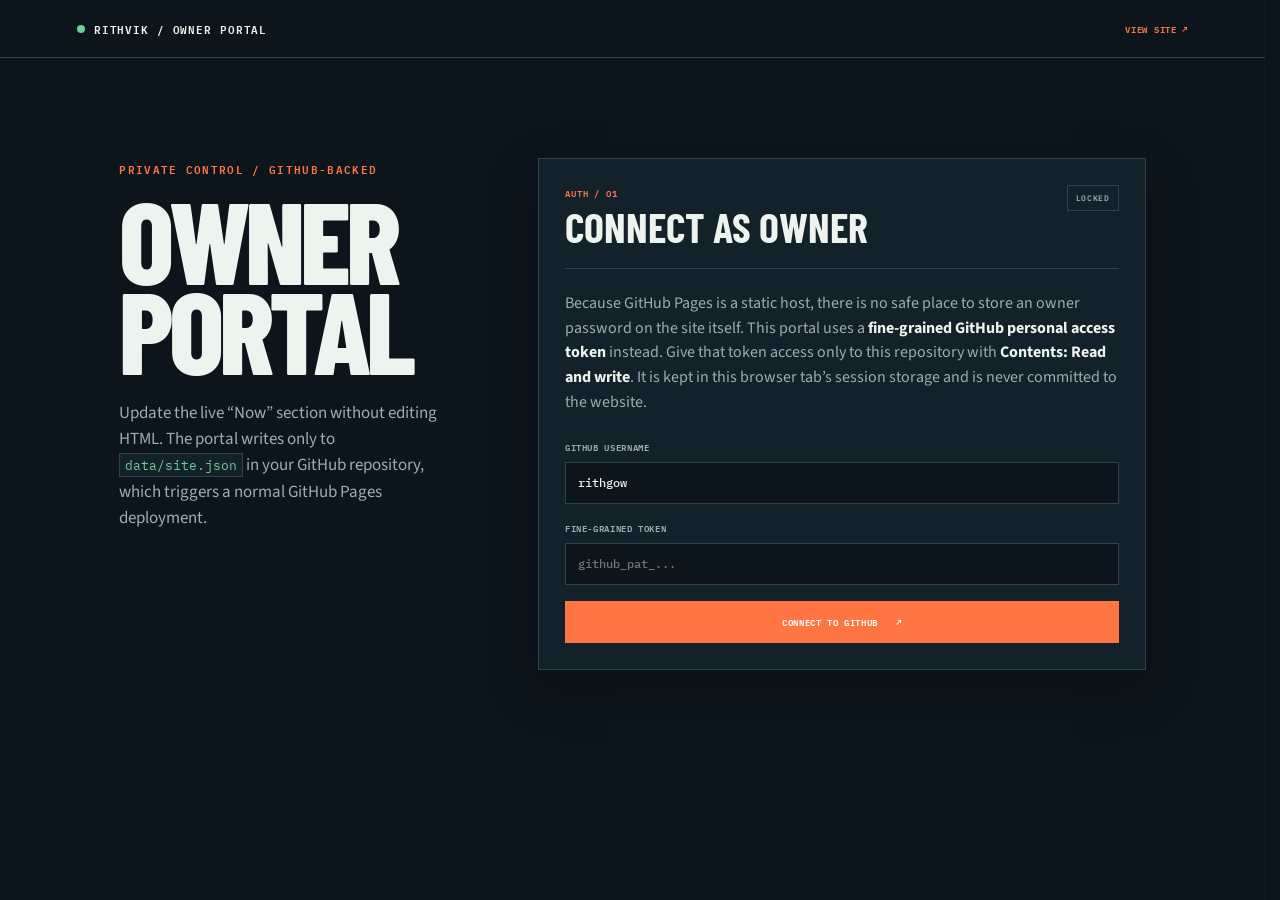
==== commit 8278e283: "Update owner portal for new GitHub username" ====
--- a/admin.html
+++ b/admin.html
@@ -68,7 +68,7 @@
           <span>GITHUB USERNAME</span>
           <input
             id="admin-username"
-            value="rithvikgowda432-creator"
+            value="rithgow"
             autocomplete="username"
             required
           >
--- a/css/style.css
+++ b/css/style.css
@@ -564,15 +564,33 @@
 }
 
 .ticker-track {
-  width: 100%;
+  width: max-content;
 
   display: flex;
-  flex-wrap: wrap;
-
-  animation: none;
-
-  will-change: auto;
-  transform: none;
+  flex-wrap: nowrap;
+
+  animation:
+    ticker 42s
+    linear
+    infinite;
+
+  will-change: transform;
+
+  transform:
+    translate3d(
+      0,
+      0,
+      0
+    );
+
+  backface-visibility:
+    hidden;
+}
+
+.ticker:hover .ticker-track,
+.ticker:focus-within .ticker-track {
+  animation-play-state:
+    paused;
 }
 
 body.is-scrolling .card,
@@ -2926,7 +2944,7 @@
 ================================================== */
 
 @media (max-width: 980px) {
-  .control-trigger {
+  .nav-meta > span {
     display: none;
   }
 
@@ -3004,3 +3022,8 @@
     transition: none !important;
   }
 }
+
+
+.contact-social[aria-disabled="true"] {
+  pointer-events: none;
+}
--- a/css/admin.css
+++ b/css/admin.css
@@ -0,0 +1,371 @@
+.admin-page {
+  min-height: 100vh;
+
+  background:
+    linear-gradient(
+      90deg,
+      transparent 0,
+      transparent calc(100% - 1px),
+      color-mix(in srgb, var(--line) 18%, transparent) 100%
+    ),
+    var(--paper);
+
+  color: var(--ink);
+}
+
+.admin-topbar {
+  min-height: 58px;
+
+  display: flex;
+  align-items: center;
+  justify-content: space-between;
+
+  gap: 20px;
+
+  padding: 10px var(--page-pad);
+
+  border-bottom: 1px solid var(--line);
+}
+
+.admin-toplink {
+  color: var(--orange);
+
+  text-decoration: none;
+
+  font:
+    600 9px
+    "IBM Plex Mono",
+    monospace;
+
+  letter-spacing: 0.08em;
+}
+
+.admin-shell {
+  width:
+    min(
+      1180px,
+      100%
+    );
+
+  margin: 0 auto;
+
+  padding:
+    clamp(54px, 8vw, 100px)
+    var(--page-pad);
+
+  display: grid;
+  grid-template-columns:
+    minmax(260px, 0.72fr)
+    minmax(0, 1.28fr);
+
+  gap:
+    clamp(34px, 6vw, 84px);
+
+  align-items: start;
+}
+
+.admin-intro {
+  position: sticky;
+  top: 28px;
+}
+
+.admin-intro h1 {
+  margin: 15px 0 25px;
+
+  font-size:
+    clamp(
+      70px,
+      9vw,
+      126px
+    );
+
+  line-height: 0.78;
+}
+
+.admin-intro p {
+  max-width: 430px;
+
+  margin: 0;
+
+  color: var(--muted);
+
+  font-size: 17px;
+  line-height: 1.55;
+}
+
+.admin-intro code {
+  padding: 2px 5px;
+
+  border: 1px solid var(--line);
+
+  background: var(--panel);
+
+  color: var(--green);
+
+  font-family:
+    "IBM Plex Mono",
+    monospace;
+
+  font-size: 0.78em;
+}
+
+.admin-panel {
+  min-width: 0;
+
+  padding: 26px;
+
+  border: 1px solid var(--line);
+
+  background: var(--panel);
+
+  box-shadow: var(--shadow);
+}
+
+.admin-panel + .admin-panel {
+  margin-top: 20px;
+}
+
+.admin-panel-head {
+  display: flex;
+  align-items: start;
+  justify-content: space-between;
+
+  gap: 20px;
+
+  padding-bottom: 22px;
+
+  border-bottom: 1px solid var(--line);
+}
+
+.admin-index {
+  display: block;
+
+  margin-bottom: 7px;
+
+  color: var(--orange);
+
+  font:
+    600 9px
+    "IBM Plex Mono",
+    monospace;
+
+  letter-spacing: 0.1em;
+}
+
+.admin-panel h2 {
+  margin: 0;
+
+  font:
+    700 42px/0.9
+    "Barlow Condensed",
+    sans-serif;
+
+  text-transform: uppercase;
+}
+
+.admin-status {
+  padding: 6px 8px;
+
+  border: 1px solid var(--line);
+
+  color: var(--muted);
+
+  font:
+    600 8px
+    "IBM Plex Mono",
+    monospace;
+
+  letter-spacing: 0.08em;
+}
+
+.admin-status-live {
+  color: var(--green);
+  border-color: var(--green);
+}
+
+.admin-note {
+  margin: 22px 0 0;
+
+  color: var(--muted);
+
+  line-height: 1.55;
+}
+
+.admin-note strong {
+  color: var(--ink);
+}
+
+.admin-form {
+  margin-top: 24px;
+
+  display: grid;
+
+  gap: 16px;
+}
+
+.admin-form label {
+  display: grid;
+
+  gap: 7px;
+}
+
+.admin-form label > span {
+  color: var(--muted);
+
+  font:
+    600 9px
+    "IBM Plex Mono",
+    monospace;
+
+  letter-spacing: 0.07em;
+}
+
+.admin-form input,
+.admin-form textarea {
+  width: 100%;
+
+  padding: 11px 12px;
+
+  border: 1px solid var(--line);
+
+  outline: 0;
+
+  background: var(--paper);
+  color: var(--ink);
+
+  font:
+    500 12px/1.5
+    "IBM Plex Mono",
+    monospace;
+}
+
+.admin-form textarea {
+  resize: vertical;
+
+  min-height: 140px;
+}
+
+.admin-form input:focus,
+.admin-form textarea:focus {
+  border-color: var(--orange);
+
+  box-shadow:
+    inset 0 0 0 1px
+    var(--orange);
+}
+
+.admin-grid-two {
+  display: grid;
+  grid-template-columns: 1fr 1fr;
+
+  gap: 14px;
+}
+
+.admin-divider {
+  height: 1px;
+
+  margin: 4px 0;
+
+  background: var(--line);
+}
+
+.admin-actions {
+  margin-top: 8px;
+
+  display: flex;
+  flex-wrap: wrap;
+
+  gap: 9px;
+}
+
+.admin-primary,
+.admin-secondary {
+  min-height: 42px;
+
+  padding: 0 13px;
+
+  display: inline-flex;
+  align-items: center;
+  justify-content: center;
+
+  gap: 18px;
+
+  border: 1px solid var(--line);
+
+  font:
+    600 9px
+    "IBM Plex Mono",
+    monospace;
+
+  letter-spacing: 0.07em;
+
+  cursor: pointer;
+}
+
+.admin-primary {
+  background: var(--orange);
+  color: #fff;
+
+  border-color: var(--orange);
+}
+
+.admin-secondary {
+  background: transparent;
+  color: var(--ink);
+}
+
+.admin-primary:disabled,
+.admin-secondary:disabled {
+  opacity: 0.55;
+
+  cursor: wait;
+}
+
+.admin-message {
+  min-height: 22px;
+
+  margin-top: 18px;
+
+  color: var(--muted);
+
+  font:
+    500 10px
+    "IBM Plex Mono",
+    monospace;
+}
+
+.admin-message.is-error {
+  color: #ff8d7a;
+}
+
+.admin-message.is-success {
+  color: var(--green);
+}
+
+@media (max-width: 900px) {
+  .admin-shell {
+    grid-template-columns: 1fr;
+  }
+
+  .admin-intro {
+    position: static;
+  }
+}
+
+@media (max-width: 620px) {
+  .admin-grid-two {
+    grid-template-columns: 1fr;
+  }
+
+  .admin-panel {
+    padding: 20px;
+  }
+
+  .admin-actions {
+    display: grid;
+  }
+
+  .admin-actions button {
+    width: 100%;
+  }
+}
